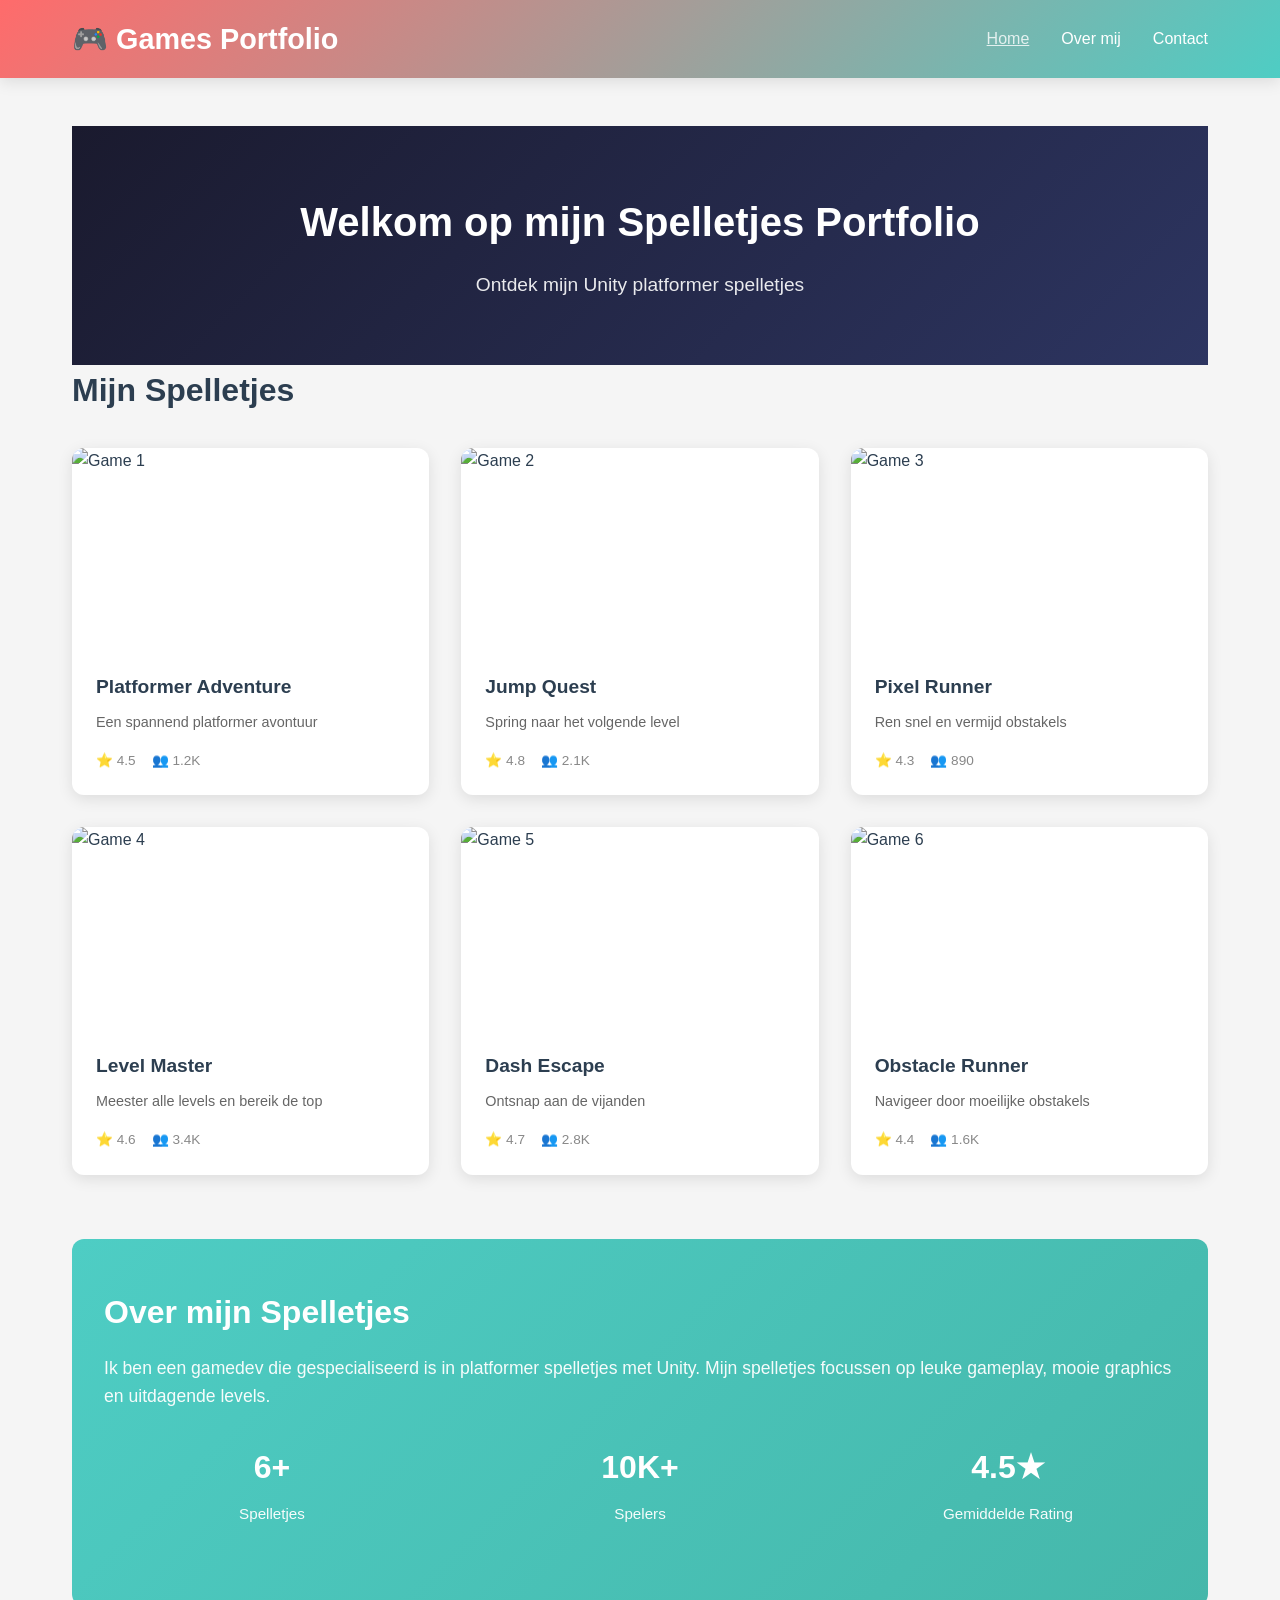
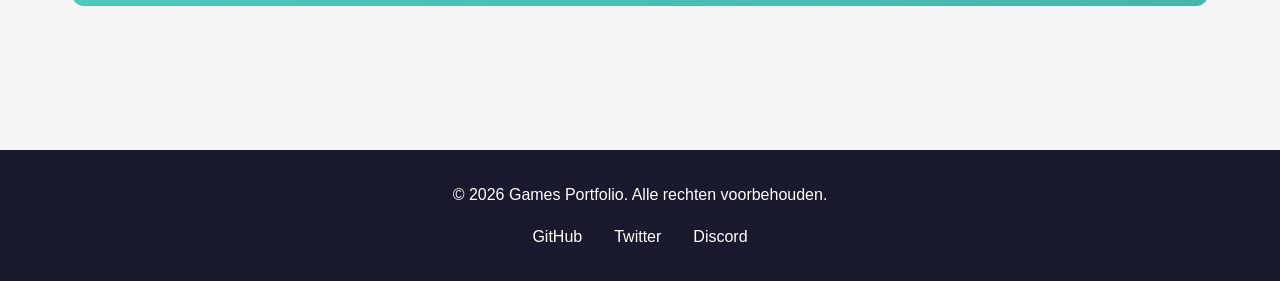
==== index.html @ 877095c7 "Initial website setup with Poki-style layout" ====
<!DOCTYPE html>
<html lang="nl">
<head>
    <meta charset="UTF-8">
    <meta name="viewport" content="width=device-width, initial-scale=1.0">
    <title>Games Portfolio - Mijn Spelletjes</title>
    <link rel="stylesheet" href="styles.css">
</head>
<body>
    <header>
        <div class="header-content">
            <h1 class="logo">🎮 Games Portfolio</h1>
            <nav>
                <a href="index.html" class="active">Home</a>
                <a href="#about">Over mij</a>
                <a href="#contact">Contact</a>
            </nav>
        </div>
    </header>

    <main>
        <section class="hero">
            <div class="hero-content">
                <h2>Welkom op mijn Spelletjes Portfolio</h2>
                <p>Ontdek mijn Unity platformer spelletjes</p>
            </div>
        </section>

        <section class="games-section">
            <h2>Mijn Spelletjes</h2>
            <div class="games-grid">
                <!-- Spelletje 1 -->
                <div class="game-card">
                    <div class="game-thumbnail">
                        <img src="https://via.placeholder.com/300x200?text=Game+1" alt="Game 1">
                        <div class="game-overlay">
                            <button class="play-btn">SPEEL NU</button>
                        </div>
                    </div>
                    <div class="game-info">
                        <h3>Platformer Adventure</h3>
                        <p class="game-description">Een spannend platformer avontuur</p>
                        <div class="game-meta">
                            <span class="rating">⭐ 4.5</span>
                            <span class="plays">👥 1.2K</span>
                        </div>
                    </div>
                </div>

                <!-- Spelletje 2 -->
                <div class="game-card">
                    <div class="game-thumbnail">
                        <img src="https://via.placeholder.com/300x200?text=Game+2" alt="Game 2">
                        <div class="game-overlay">
                            <button class="play-btn">SPEEL NU</button>
                        </div>
                    </div>
                    <div class="game-info">
                        <h3>Jump Quest</h3>
                        <p class="game-description">Spring naar het volgende level</p>
                        <div class="game-meta">
                            <span class="rating">⭐ 4.8</span>
                            <span class="plays">👥 2.1K</span>
                        </div>
                    </div>
                </div>

                <!-- Spelletje 3 -->
                <div class="game-card">
                    <div class="game-thumbnail">
                        <img src="https://via.placeholder.com/300x200?text=Game+3" alt="Game 3">
                        <div class="game-overlay">
                            <button class="play-btn">SPEEL NU</button>
                        </div>
                    </div>
                    <div class="game-info">
                        <h3>Pixel Runner</h3>
                        <p class="game-description">Ren snel en vermijd obstakels</p>
                        <div class="game-meta">
                            <span class="rating">⭐ 4.3</span>
                            <span class="plays">👥 890</span>
                        </div>
                    </div>
                </div>

                <!-- Spelletje 4 -->
                <div class="game-card">
                    <div class="game-thumbnail">
                        <img src="https://via.placeholder.com/300x200?text=Game+4" alt="Game 4">
                        <div class="game-overlay">
                            <button class="play-btn">SPEEL NU</button>
                        </div>
                    </div>
                    <div class="game-info">
                        <h3>Level Master</h3>
                        <p class="game-description">Meester alle levels en bereik de top</p>
                        <div class="game-meta">
                            <span class="rating">⭐ 4.6</span>
                            <span class="plays">👥 3.4K</span>
                        </div>
                    </div>
                </div>

                <!-- Spelletje 5 -->
                <div class="game-card">
                    <div class="game-thumbnail">
                        <img src="https://via.placeholder.com/300x200?text=Game+5" alt="Game 5">
                        <div class="game-overlay">
                            <button class="play-btn">SPEEL NU</button>
                        </div>
                    </div>
                    <div class="game-info">
                        <h3>Dash Escape</h3>
                        <p class="game-description">Ontsnap aan de vijanden</p>
                        <div class="game-meta">
                            <span class="rating">⭐ 4.7</span>
                            <span class="plays">👥 2.8K</span>
                        </div>
                    </div>
                </div>

                <!-- Spelletje 6 -->
                <div class="game-card">
                    <div class="game-thumbnail">
                        <img src="https://via.placeholder.com/300x200?text=Game+6" alt="Game 6">
                        <div class="game-overlay">
                            <button class="play-btn">SPEEL NU</button>
                        </div>
                    </div>
                    <div class="game-info">
                        <h3>Obstacle Runner</h3>
                        <p class="game-description">Navigeer door moeilijke obstakels</p>
                        <div class="game-meta">
                            <span class="rating">⭐ 4.4</span>
                            <span class="plays">👥 1.6K</span>
                        </div>
                    </div>
                </div>
            </div>
        </section>

        <section id="about" class="about-section">
            <div class="about-content">
                <h2>Over mijn Spelletjes</h2>
                <p>Ik ben een gamedev die gespecialiseerd is in platformer spelletjes met Unity. Mijn spelletjes focussen op leuke gameplay, mooie graphics en uitdagende levels.</p>
                <div class="stats">
                    <div class="stat">
                        <h3>6+</h3>
                        <p>Spelletjes</p>
                    </div>
                    <div class="stat">
                        <h3>10K+</h3>
                        <p>Spelers</p>
                    </div>
                    <div class="stat">
                        <h3>4.5★</h3>
                        <p>Gemiddelde Rating</p>
                    </div>
                </div>
            </div>
        </section>
    </main>

    <footer>
        <div class="footer-content">
            <p>&copy; 2026 Games Portfolio. Alle rechten voorbehouden.</p>
            <div class="social-links">
                <a href="#">GitHub</a>
                <a href="#">Twitter</a>
                <a href="#">Discord</a>
            </div>
        </div>
    </footer>

    <script src="script.js"></script>
</body>
</html>
---- styles.css ----
:root {
    --primary-color: #ff6b6b;
    --secondary-color: #4ecdc4;
    --dark-bg: #1a1a2e;
    --light-bg: #f5f5f5;
    --text-dark: #2c3e50;
    --text-light: #ffffff;
    --card-bg: #ffffff;
    --shadow: 0 4px 15px rgba(0, 0, 0, 0.1);
    --transition: all 0.3s ease;
}

* {
    margin: 0;
    padding: 0;
    box-sizing: border-box;
}

body {
    font-family: 'Segoe UI', Tahoma, Geneva, Verdana, sans-serif;
    background-color: var(--light-bg);
    color: var(--text-dark);
    line-height: 1.6;
}

/* Header */
header {
    background: linear-gradient(135deg, var(--primary-color), var(--secondary-color));
    color: var(--text-light);
    padding: 1rem 0;
    box-shadow: var(--shadow);
    position: sticky;
    top: 0;
    z-index: 100;
}

.header-content {
    max-width: 1200px;
    margin: 0 auto;
    display: flex;
    justify-content: space-between;
    align-items: center;
    padding: 0 2rem;
}

.logo {
    font-size: 1.8rem;
    font-weight: bold;
}

header nav {
    display: flex;
    gap: 2rem;
}

header nav a {
    color: var(--text-light);
    text-decoration: none;
    font-weight: 500;
    transition: var(--transition);
    position: relative;
}

header nav a:hover,
header nav a.active {
    opacity: 0.8;
    text-decoration: underline;
}

/* Hero Section */
.hero {
    background: linear-gradient(135deg, var(--dark-bg), #2d3561);
    color: var(--text-light);
    padding: 4rem 2rem;
    text-align: center;
}

.hero-content h2 {
    font-size: 2.5rem;
    margin-bottom: 1rem;
}

.hero-content p {
    font-size: 1.2rem;
    opacity: 0.9;
}

/* Main Content */
main {
    max-width: 1200px;
    margin: 0 auto;
    padding: 3rem 2rem;
}

/* Games Section */
.games-section {
    margin-bottom: 4rem;
}

.games-section > h2 {
    font-size: 2rem;
    margin-bottom: 2rem;
    color: var(--text-dark);
}

.games-grid {
    display: grid;
    grid-template-columns: repeat(auto-fill, minmax(300px, 1fr));
    gap: 2rem;
}

/* Game Card */
.game-card {
    background: var(--card-bg);
    border-radius: 12px;
    overflow: hidden;
    box-shadow: var(--shadow);
    transition: var(--transition);
    cursor: pointer;
}

.game-card:hover {
    transform: translateY(-8px);
    box-shadow: 0 8px 25px rgba(0, 0, 0, 0.15);
}

.game-thumbnail {
    position: relative;
    width: 100%;
    height: 200px;
    overflow: hidden;
}

.game-thumbnail img {
    width: 100%;
    height: 100%;
    object-fit: cover;
    transition: var(--transition);
}

.game-card:hover .game-thumbnail img {
    transform: scale(1.1);
}

.game-overlay {
    position: absolute;
    top: 0;
    left: 0;
    right: 0;
    bottom: 0;
    background: rgba(0, 0, 0, 0.6);
    display: flex;
    align-items: center;
    justify-content: center;
    opacity: 0;
    transition: var(--transition);
}

.game-card:hover .game-overlay {
    opacity: 1;
}

.play-btn {
    background: var(--primary-color);
    color: white;
    border: none;
    padding: 0.8rem 2rem;
    font-size: 1rem;
    font-weight: bold;
    border-radius: 25px;
    cursor: pointer;
    transition: var(--transition);
}

.play-btn:hover {
    background: #ff5252;
    transform: scale(1.05);
}

.game-info {
    padding: 1.5rem;
}

.game-info h3 {
    font-size: 1.2rem;
    margin-bottom: 0.5rem;
    color: var(--text-dark);
}

.game-description {
    color: #666;
    font-size: 0.9rem;
    margin-bottom: 1rem;
}

.game-meta {
    display: flex;
    gap: 1rem;
    font-size: 0.85rem;
    color: #888;
}

/* About Section */
.about-section {
    background: linear-gradient(135deg, var(--secondary-color), #45b7aa);
    color: var(--text-light);
    padding: 3rem 2rem;
    border-radius: 12px;
    margin-bottom: 2rem;
}

.about-content h2 {
    font-size: 2rem;
    margin-bottom: 1rem;
}

.about-content p {
    font-size: 1.1rem;
    margin-bottom: 2rem;
    opacity: 0.95;
}

.stats {
    display: grid;
    grid-template-columns: repeat(auto-fit, minmax(150px, 1fr));
    gap: 2rem;
    margin-top: 2rem;
}

.stat {
    text-align: center;
}

.stat h3 {
    font-size: 2rem;
    margin-bottom: 0.5rem;
}

.stat p {
    font-size: 0.95rem;
}

/* Footer */
footer {
    background: var(--dark-bg);
    color: var(--text-light);
    padding: 2rem;
    text-align: center;
    margin-top: 4rem;
}

.footer-content {
    max-width: 1200px;
    margin: 0 auto;
}

.social-links {
    margin-top: 1rem;
    display: flex;
    gap: 2rem;
    justify-content: center;
}

.social-links a {
    color: var(--text-light);
    text-decoration: none;
    transition: var(--transition);
}

.social-links a:hover {
    color: var(--primary-color);
}

/* Responsive */
@media (max-width: 768px) {
    .header-content {
        flex-direction: column;
        gap: 1rem;
    }

    .hero-content h2 {
        font-size: 1.8rem;
    }

    .games-grid {
        grid-template-columns: 1fr;
    }

    .stats {
        grid-template-columns: 1fr;
    }

    header nav {
        gap: 1rem;
        font-size: 0.9rem;
    }
}

@media (max-width: 480px) {
    .games-grid {
        gap: 1rem;
    }

    .game-card {
        margin-bottom: 1rem;
    }

    .hero-content h2 {
        font-size: 1.5rem;
    }
}
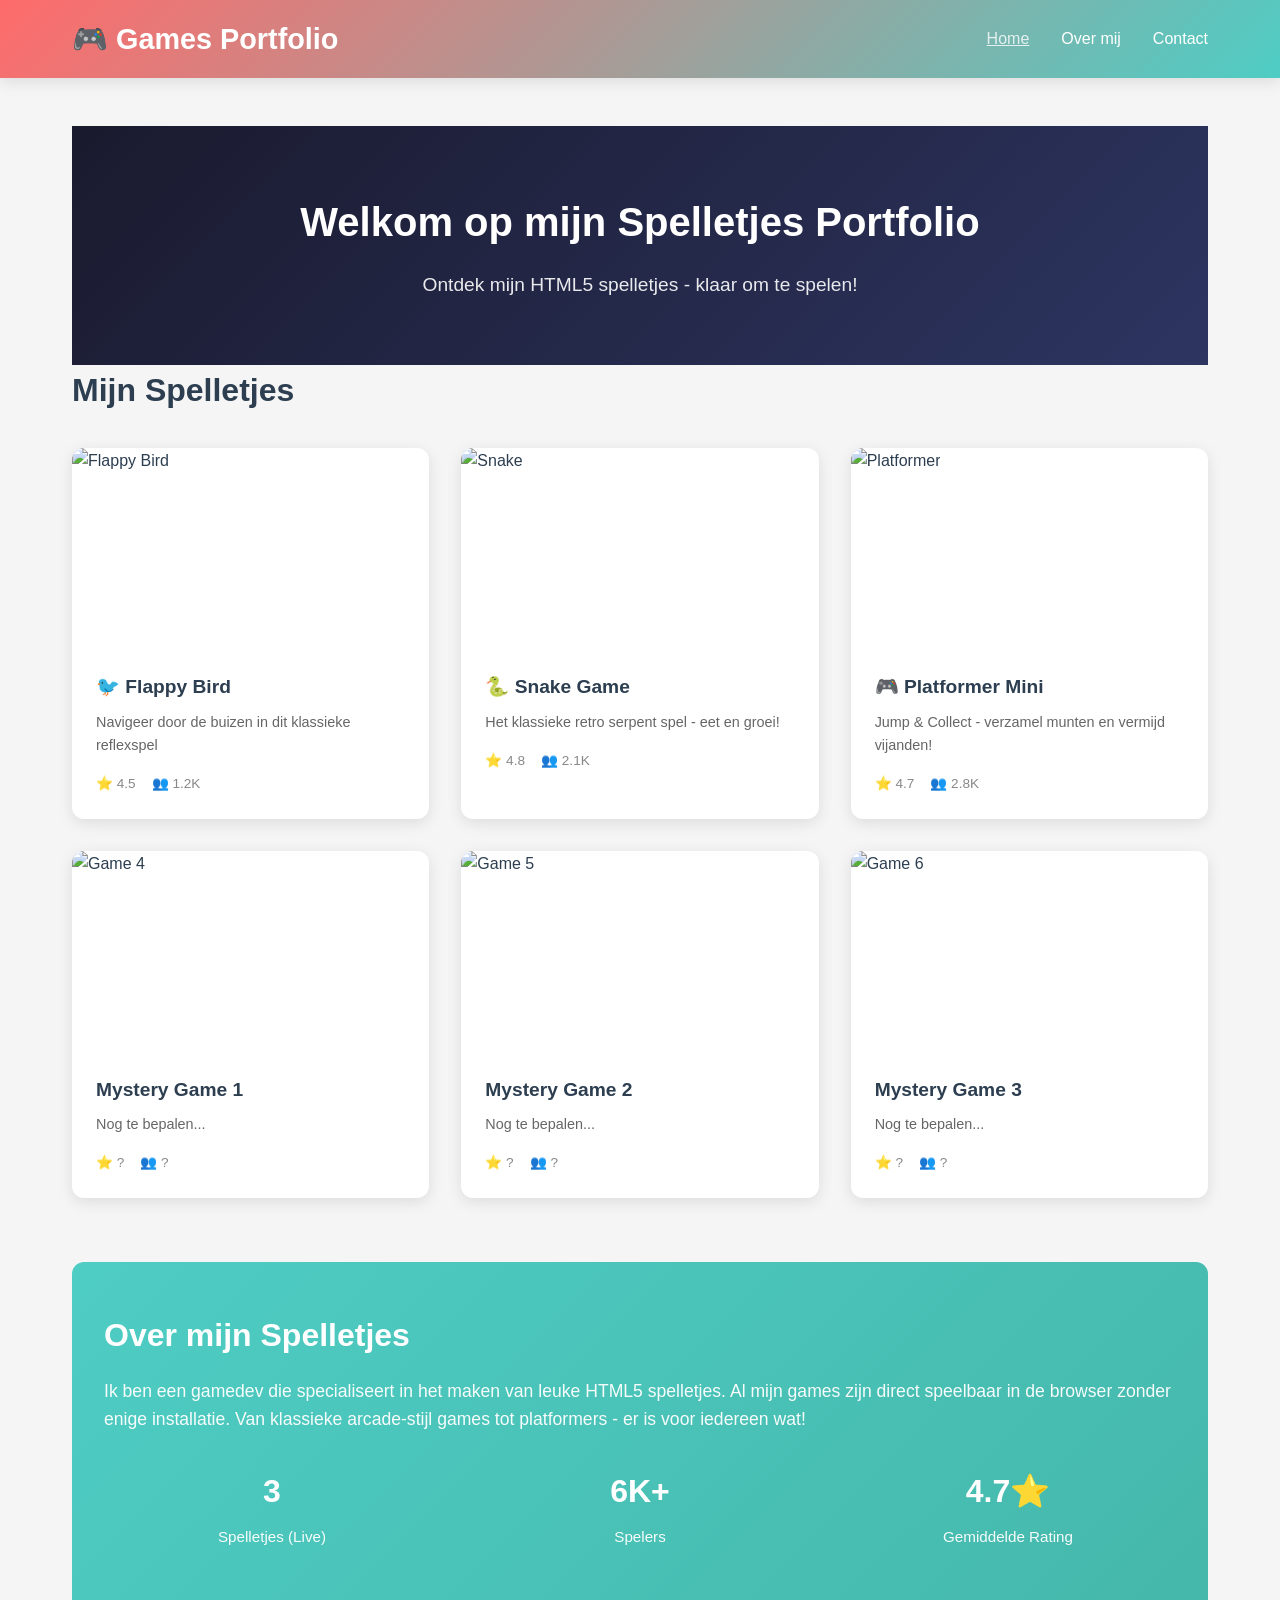
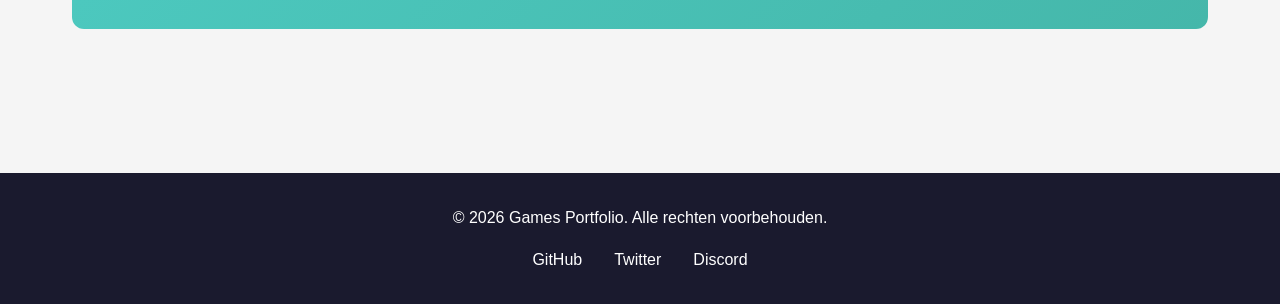
==== commit 7e4daaaf: "Update homepage with playable games" ====
--- a/index.html
+++ b/index.html
@@ -22,24 +22,24 @@
         <section class="hero">
             <div class="hero-content">
                 <h2>Welkom op mijn Spelletjes Portfolio</h2>
-                <p>Ontdek mijn Unity platformer spelletjes</p>
+                <p>Ontdek mijn HTML5 spelletjes - klaar om te spelen!</p>
             </div>
         </section>
 
         <section class="games-section">
             <h2>Mijn Spelletjes</h2>
             <div class="games-grid">
-                <!-- Spelletje 1 -->
+                <!-- Flappy Bird -->
                 <div class="game-card">
                     <div class="game-thumbnail">
-                        <img src="https://via.placeholder.com/300x200?text=Game+1" alt="Game 1">
+                        <img src="https://via.placeholder.com/300x200?text=Flappy+Bird" alt="Flappy Bird">
                         <div class="game-overlay">
-                            <button class="play-btn">SPEEL NU</button>
+                            <a href="games/flappy-bird.html" class="play-btn">SPEEL NU</a>
                         </div>
                     </div>
                     <div class="game-info">
-                        <h3>Platformer Adventure</h3>
-                        <p class="game-description">Een spannend platformer avontuur</p>
+                        <h3>🐦 Flappy Bird</h3>
+                        <p class="game-description">Navigeer door de buizen in dit klassieke reflexspel</p>
                         <div class="game-meta">
                             <span class="rating">⭐ 4.5</span>
                             <span class="plays">👥 1.2K</span>
@@ -47,17 +47,17 @@
                     </div>
                 </div>
 
-                <!-- Spelletje 2 -->
+                <!-- Snake Game -->
                 <div class="game-card">
                     <div class="game-thumbnail">
-                        <img src="https://via.placeholder.com/300x200?text=Game+2" alt="Game 2">
+                        <img src="https://via.placeholder.com/300x200?text=Snake+Game" alt="Snake">
                         <div class="game-overlay">
-                            <button class="play-btn">SPEEL NU</button>
+                            <a href="games/snake.html" class="play-btn">SPEEL NU</a>
                         </div>
                     </div>
                     <div class="game-info">
-                        <h3>Jump Quest</h3>
-                        <p class="game-description">Spring naar het volgende level</p>
+                        <h3>🐍 Snake Game</h3>
+                        <p class="game-description">Het klassieke retro serpent spel - eet en groei!</p>
                         <div class="game-meta">
                             <span class="rating">⭐ 4.8</span>
                             <span class="plays">👥 2.1K</span>
@@ -65,53 +65,17 @@
                     </div>
                 </div>
 
-                <!-- Spelletje 3 -->
+                <!-- Platformer Mini -->
                 <div class="game-card">
                     <div class="game-thumbnail">
-                        <img src="https://via.placeholder.com/300x200?text=Game+3" alt="Game 3">
+                        <img src="https://via.placeholder.com/300x200?text=Platformer+Mini" alt="Platformer">
                         <div class="game-overlay">
-                            <button class="play-btn">SPEEL NU</button>
+                            <a href="games/platformer-mini.html" class="play-btn">SPEEL NU</a>
                         </div>
                     </div>
                     <div class="game-info">
-                        <h3>Pixel Runner</h3>
-                        <p class="game-description">Ren snel en vermijd obstakels</p>
-                        <div class="game-meta">
-                            <span class="rating">⭐ 4.3</span>
-                            <span class="plays">👥 890</span>
-                        </div>
-                    </div>
-                </div>
-
-                <!-- Spelletje 4 -->
-                <div class="game-card">
-                    <div class="game-thumbnail">
-                        <img src="https://via.placeholder.com/300x200?text=Game+4" alt="Game 4">
-                        <div class="game-overlay">
-                            <button class="play-btn">SPEEL NU</button>
-                        </div>
-                    </div>
-                    <div class="game-info">
-                        <h3>Level Master</h3>
-                        <p class="game-description">Meester alle levels en bereik de top</p>
-                        <div class="game-meta">
-                            <span class="rating">⭐ 4.6</span>
-                            <span class="plays">👥 3.4K</span>
-                        </div>
-                    </div>
-                </div>
-
-                <!-- Spelletje 5 -->
-                <div class="game-card">
-                    <div class="game-thumbnail">
-                        <img src="https://via.placeholder.com/300x200?text=Game+5" alt="Game 5">
-                        <div class="game-overlay">
-                            <button class="play-btn">SPEEL NU</button>
-                        </div>
-                    </div>
-                    <div class="game-info">
-                        <h3>Dash Escape</h3>
-                        <p class="game-description">Ontsnap aan de vijanden</p>
+                        <h3>🎮 Platformer Mini</h3>
+                        <p class="game-description">Jump & Collect - verzamel munten en vermijd vijanden!</p>
                         <div class="game-meta">
                             <span class="rating">⭐ 4.7</span>
                             <span class="plays">👥 2.8K</span>
@@ -119,20 +83,56 @@
                     </div>
                 </div>
 
-                <!-- Spelletje 6 -->
+                <!-- Placeholder Game 1 -->
+                <div class="game-card">
+                    <div class="game-thumbnail">
+                        <img src="https://via.placeholder.com/300x200?text=Game+4" alt="Game 4">
+                        <div class="game-overlay">
+                            <button class="play-btn" onclick="alert('Binnenkort beschikbaar!')">BINNENKORT</button>
+                        </div>
+                    </div>
+                    <div class="game-info">
+                        <h3>Mystery Game 1</h3>
+                        <p class="game-description">Nog te bepalen...</p>
+                        <div class="game-meta">
+                            <span class="rating">⭐ ?</span>
+                            <span class="plays">👥 ?</span>
+                        </div>
+                    </div>
+                </div>
+
+                <!-- Placeholder Game 2 -->
+                <div class="game-card">
+                    <div class="game-thumbnail">
+                        <img src="https://via.placeholder.com/300x200?text=Game+5" alt="Game 5">
+                        <div class="game-overlay">
+                            <button class="play-btn" onclick="alert('Binnenkort beschikbaar!')">BINNENKORT</button>
+                        </div>
+                    </div>
+                    <div class="game-info">
+                        <h3>Mystery Game 2</h3>
+                        <p class="game-description">Nog te bepalen...</p>
+                        <div class="game-meta">
+                            <span class="rating">⭐ ?</span>
+                            <span class="plays">👥 ?</span>
+                        </div>
+                    </div>
+                </div>
+
+                <!-- Placeholder Game 3 -->
                 <div class="game-card">
                     <div class="game-thumbnail">
                         <img src="https://via.placeholder.com/300x200?text=Game+6" alt="Game 6">
                         <div class="game-overlay">
-                            <button class="play-btn">SPEEL NU</button>
+                            <button class="play-btn" onclick="alert('Binnenkort beschikbaar!')">BINNENKORT</button>
                         </div>
                     </div>
                     <div class="game-info">
-                        <h3>Obstacle Runner</h3>
-                        <p class="game-description">Navigeer door moeilijke obstakels</p>
+                        <h3>Mystery Game 3</h3>
+                        <p class="game-description">Nog te bepalen...</p>
                         <div class="game-meta">
-                            <span class="rating">⭐ 4.4</span>
-                            <span class="plays">👥 1.6K</span>
+                            <span class="rating">⭐ ?</span>
+                            <span class="plays">👥 ?</span>
                         </div>
                     </div>
                 </div>
@@ -142,18 +142,18 @@
         <section id="about" class="about-section">
             <div class="about-content">
                 <h2>Over mijn Spelletjes</h2>
-                <p>Ik ben een gamedev die gespecialiseerd is in platformer spelletjes met Unity. Mijn spelletjes focussen op leuke gameplay, mooie graphics en uitdagende levels.</p>
+                <p>Ik ben een gamedev die specialiseert in het maken van leuke HTML5 spelletjes. Al mijn games zijn direct speelbaar in de browser zonder enige installatie. Van klassieke arcade-stijl games tot platformers - er is voor iedereen wat!</p>
                 <div class="stats">
                     <div class="stat">
-                        <h3>6+</h3>
-                        <p>Spelletjes</p>
+                        <h3>3</h3>
+                        <p>Spelletjes (Live)</p>
                     </div>
                     <div class="stat">
-                        <h3>10K+</h3>
+                        <h3>6K+</h3>
                         <p>Spelers</p>
                     </div>
                     <div class="stat">
-                        <h3>4.5★</h3>
+                        <h3>4.7⭐</h3>
                         <p>Gemiddelde Rating</p>
                     </div>
                 </div>
@@ -165,7 +165,7 @@
         <div class="footer-content">
             <p>&copy; 2026 Games Portfolio. Alle rechten voorbehouden.</p>
             <div class="social-links">
-                <a href="#">GitHub</a>
+                <a href="https://github.com/wkus2026">GitHub</a>
                 <a href="#">Twitter</a>
                 <a href="#">Discord</a>
             </div>
@@ -174,4 +174,4 @@
 
     <script src="script.js"></script>
 </body>
-</html>+</html>
